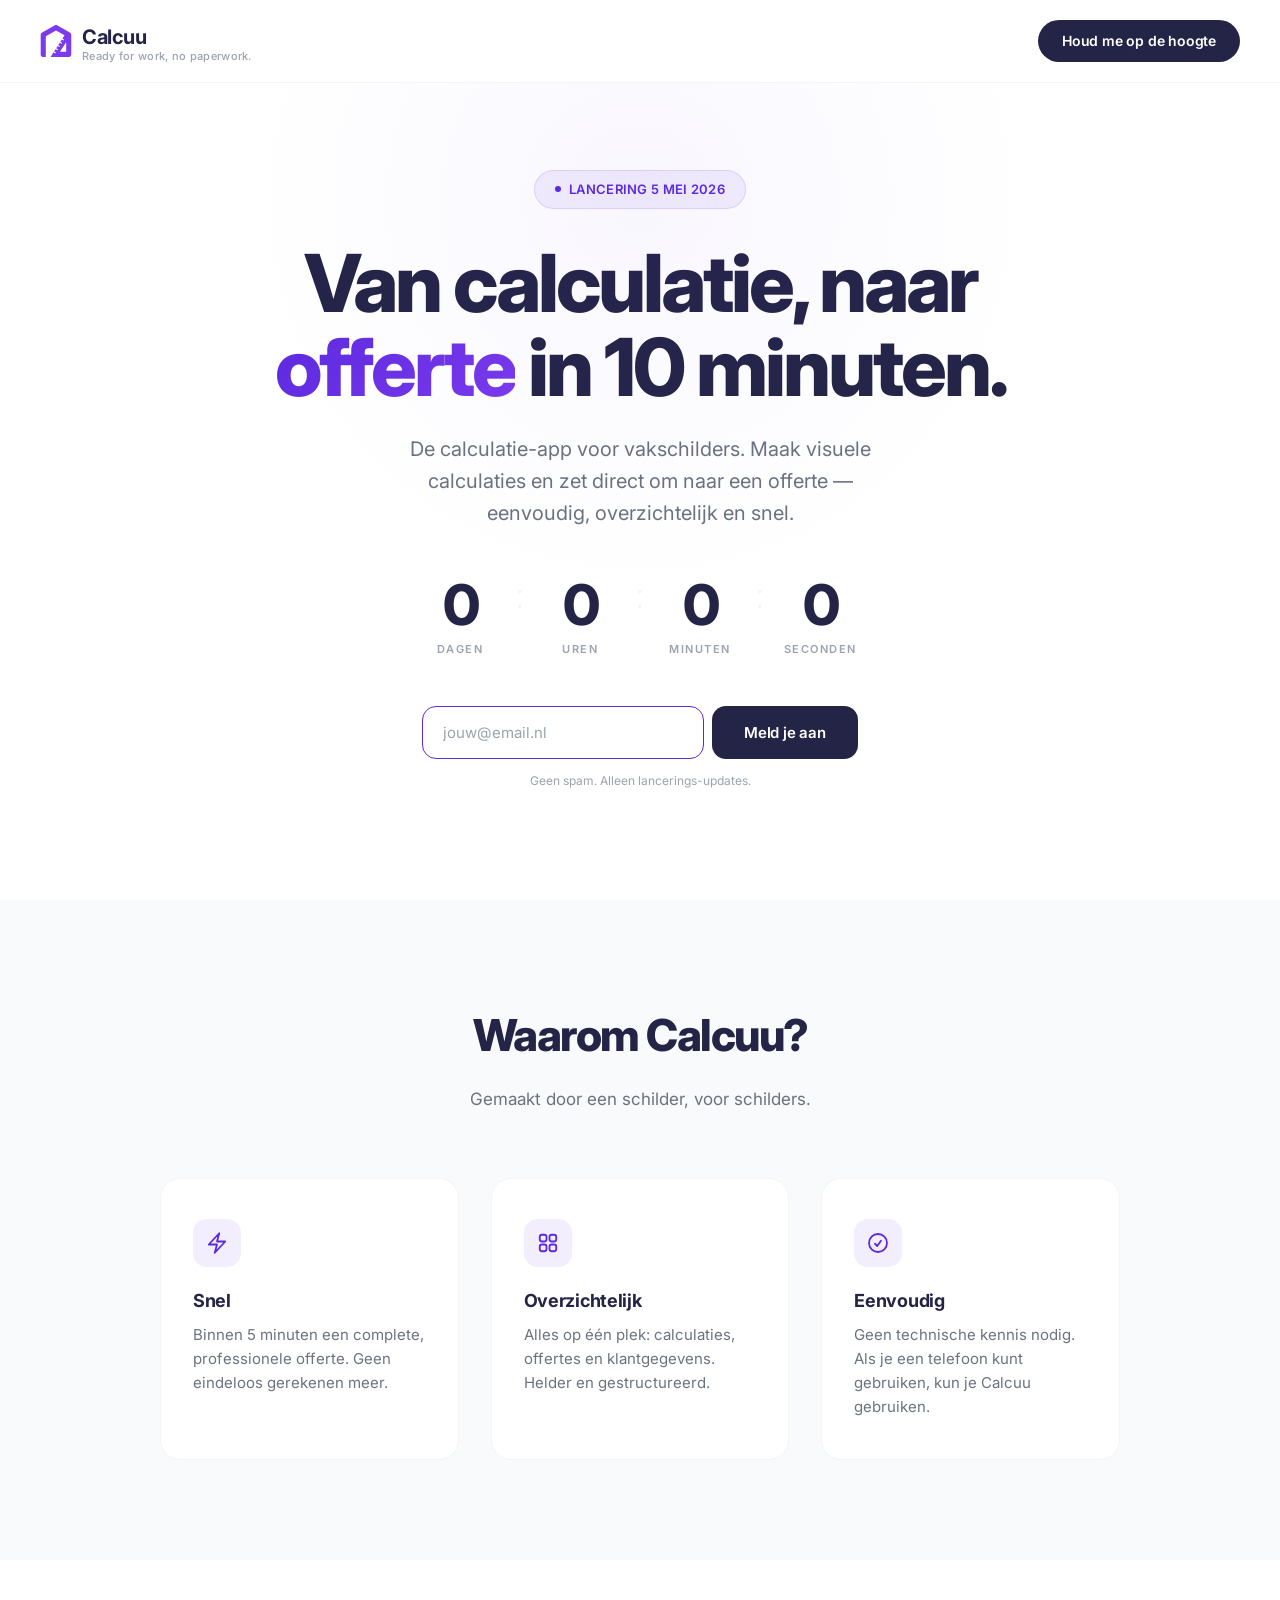
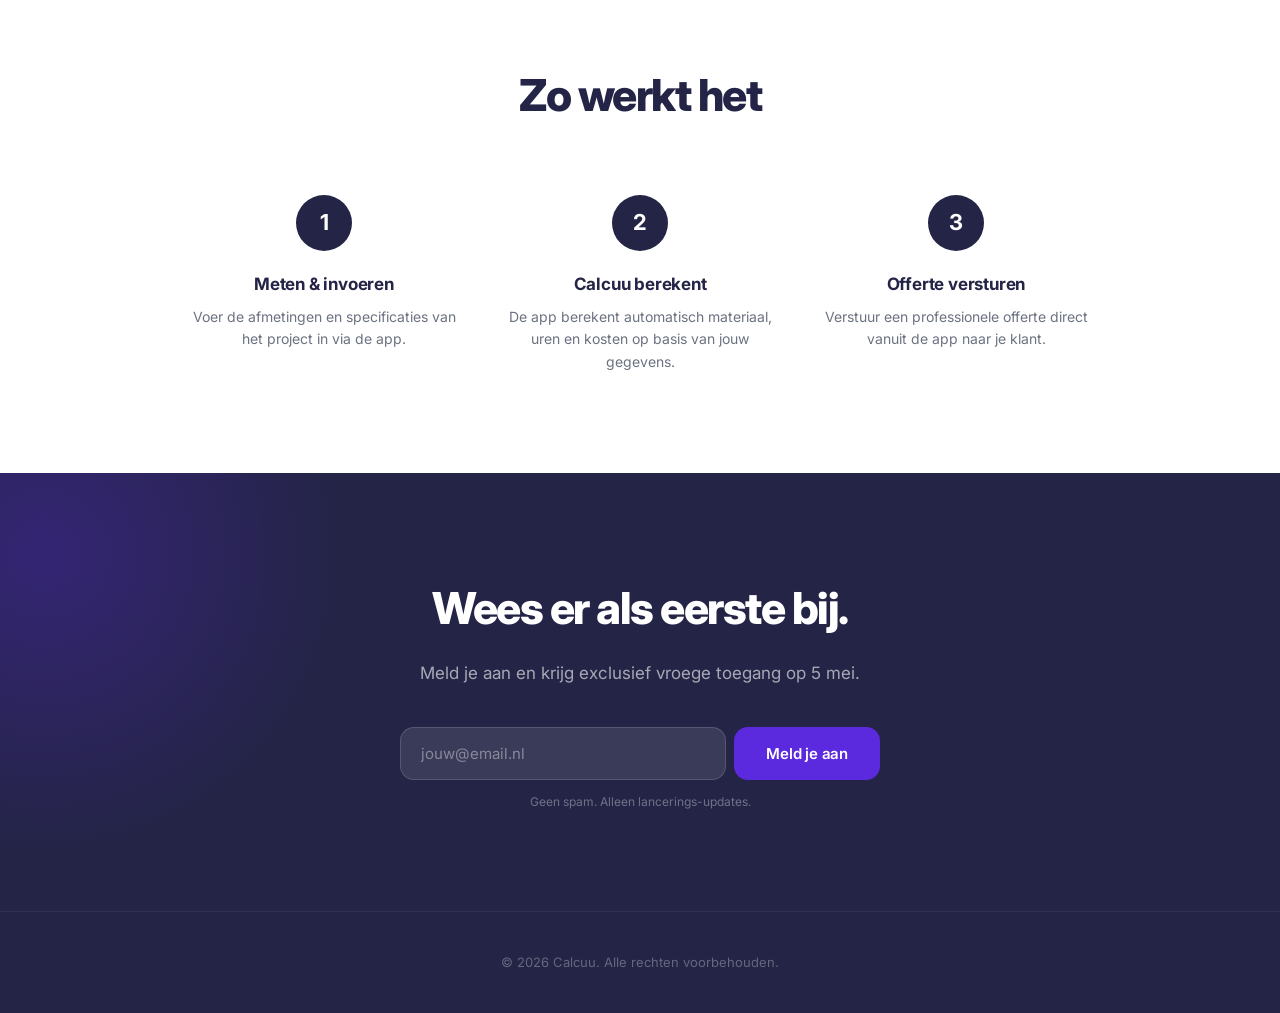
==== public/signup/index.html @ bc3f1551 "Add signup page for Calcuu application This HTML file contains the structure and styling for the sig" ====
<!DOCTYPE html>
<html lang="nl">
<head>
    <meta charset="UTF-8">
    <meta name="viewport" content="width=device-width, initial-scale=1.0">
    <title>Calcuu — Maak binnen 5 min een offerte</title>
    <meta name="description" content="Calcuu: de calculatie-app voor schilders. Binnen 5 minuten een professionele offerte. Lancering 5 mei 2026.">
    <link rel="preconnect" href="https://fonts.googleapis.com">
    <link rel="preconnect" href="https://fonts.gstatic.com" crossorigin>
    <link href="https://fonts.googleapis.com/css2?family=Inter:wght@400;500;600;700;800&display=swap" rel="stylesheet">
    <style>
        *, *::before, *::after {
            margin: 0;
            padding: 0;
            box-sizing: border-box;
        }

        :root {
            --deep: #242447;
            --purple: #5B29DE;
            --purple-light: #7C3AED;
            --purple-glow: rgba(91, 41, 222, 0.08);
            --white: #FFFFFF;
            --gray-50: #F9FAFB;
            --gray-100: #F3F4F6;
            --gray-400: #9CA3AF;
            --gray-500: #6B7280;
            --gray-600: #4B5563;
            --gray-900: #111827;
        }

        html {
            scroll-behavior: smooth;
            -webkit-font-smoothing: antialiased;
            -moz-osx-font-smoothing: grayscale;
        }

        body {
            font-family: 'Inter', -apple-system, BlinkMacSystemFont, 'Segoe UI', sans-serif;
            color: var(--gray-900);
            background: var(--white);
            line-height: 1.6;
            overflow-x: hidden;
        }

        /* ===== NAVIGATION ===== */
        nav {
            position: fixed;
            top: 0;
            left: 0;
            right: 0;
            z-index: 100;
            padding: 20px 40px;
            display: flex;
            align-items: center;
            justify-content: space-between;
            background: rgba(255, 255, 255, 0.92);
            backdrop-filter: blur(20px);
            -webkit-backdrop-filter: blur(20px);
            border-bottom: 1px solid rgba(0, 0, 0, 0.04);
            transition: all 0.3s ease;
        }

        .nav-logo {
            display: flex;
            align-items: center;
            gap: 10px;
            text-decoration: none;
        }

        .nav-logo svg {
            width: 32px;
            height: 32px;
        }

        .nav-logo span {
            font-size: 20px;
            font-weight: 700;
            color: var(--deep);
            letter-spacing: -0.5px;
        }

        .nav-logo .slogan {
            font-size: 11px;
            font-weight: 500;
            color: var(--gray-400);
            letter-spacing: 0.3px;
            display: block;
            line-height: 1;
            margin-top: -2px;
        }

        .nav-cta {
            display: inline-flex;
            align-items: center;
            padding: 10px 24px;
            background: var(--deep);
            color: var(--white);
            font-size: 14px;
            font-weight: 600;
            border-radius: 100px;
            text-decoration: none;
            transition: all 0.2s ease;
            letter-spacing: -0.2px;
        }

        .nav-cta:hover {
            background: var(--purple);
            transform: translateY(-1px);
        }

        /* ===== HERO ===== */
        .hero {
            min-height: 100vh;
            display: flex;
            flex-direction: column;
            align-items: center;
            justify-content: center;
            text-align: center;
            padding: 140px 24px 80px;
            position: relative;
        }

        .hero::before {
            content: '';
            position: absolute;
            top: -200px;
            left: 50%;
            transform: translateX(-50%);
            width: 800px;
            height: 800px;
            background: radial-gradient(circle, rgba(91, 41, 222, 0.04) 0%, transparent 70%);
            pointer-events: none;
        }

        .launch-badge {
            display: inline-flex;
            align-items: center;
            gap: 8px;
            padding: 8px 20px;
            background: var(--purple-glow);
            border: 1px solid rgba(91, 41, 222, 0.12);
            border-radius: 100px;
            font-size: 13px;
            font-weight: 600;
            color: var(--purple);
            margin-bottom: 32px;
            letter-spacing: 0.3px;
            text-transform: uppercase;
        }

        .launch-badge .dot {
            width: 6px;
            height: 6px;
            background: var(--purple);
            border-radius: 50%;
            animation: pulse 2s infinite;
        }

        @keyframes pulse {
            0%, 100% { opacity: 1; }
            50% { opacity: 0.4; }
        }

        .hero h1 {
            font-size: clamp(40px, 7vw, 80px);
            font-weight: 800;
            line-height: 1.05;
            letter-spacing: -3px;
            color: var(--deep);
            max-width: 800px;
            margin-bottom: 24px;
        }

        .hero h1 span {
            background: linear-gradient(135deg, var(--purple), var(--purple-light));
            -webkit-background-clip: text;
            -webkit-text-fill-color: transparent;
            background-clip: text;
        }

        .hero-sub {
            font-size: clamp(17px, 2.2vw, 20px);
            color: var(--gray-500);
            max-width: 480px;
            line-height: 1.6;
            margin-bottom: 48px;
            font-weight: 400;
        }

        /* ===== COUNTDOWN ===== */
        .countdown {
            display: flex;
            gap: 16px;
            margin-bottom: 48px;
        }

        .countdown-item {
            display: flex;
            flex-direction: column;
            align-items: center;
            min-width: 80px;
        }

        .countdown-number {
            font-size: clamp(36px, 5vw, 56px);
            font-weight: 800;
            color: var(--deep);
            letter-spacing: -2px;
            line-height: 1;
        }

        .countdown-label {
            font-size: 11px;
            font-weight: 600;
            color: var(--gray-400);
            text-transform: uppercase;
            letter-spacing: 1.5px;
            margin-top: 8px;
        }

        .countdown-separator {
            font-size: 36px;
            font-weight: 300;
            color: var(--gray-100);
            line-height: 1;
            align-self: flex-start;
        }

        /* ===== EMAIL FORM ===== */
        .signup-form {
            display: flex;
            gap: 8px;
            width: 100%;
            max-width: 480px;
        }

        .signup-form input {
            flex: 1;
            padding: 16px 20px;
            font-size: 15px;
            font-family: 'Inter', sans-serif;
            border: 1.5px solid var(--purple);
            border-radius: 14px;
            background: var(--white);
            color: var(--gray-900);
            outline: none;
            transition: all 0.2s ease;
        }

        .signup-form input::placeholder {
            color: var(--gray-400);
        }

        .signup-form input:focus {
            border-color: var(--purple);
            background: var(--white);
            box-shadow: 0 0 0 4px rgba(91, 41, 222, 0.08);
        }

        .signup-form button {
            padding: 16px 32px;
            font-size: 15px;
            font-weight: 600;
            font-family: 'Inter', sans-serif;
            background: var(--deep);
            color: var(--white);
            border: none;
            border-radius: 14px;
            cursor: pointer;
            white-space: nowrap;
            transition: all 0.2s ease;
            letter-spacing: -0.2px;
        }

        .signup-form button:hover {
            background: var(--purple);
            transform: translateY(-1px);
            box-shadow: 0 8px 24px rgba(91, 41, 222, 0.25);
        }

        .signup-note {
            font-size: 12px;
            color: var(--gray-400);
            margin-top: 12px;
        }

        /* ===== SUCCESS MESSAGE ===== */
        .signup-success {
            display: none;
            flex-direction: column;
            align-items: center;
            gap: 8px;
        }

        .signup-success .checkmark {
            width: 48px;
            height: 48px;
            background: rgba(34, 197, 94, 0.1);
            border-radius: 50%;
            display: flex;
            align-items: center;
            justify-content: center;
            margin-bottom: 4px;
        }

        .signup-success .checkmark svg {
            width: 24px;
            height: 24px;
            color: #22C55E;
        }

        .signup-success h3 {
            font-size: 18px;
            font-weight: 700;
            color: var(--deep);
        }

        .signup-success p {
            font-size: 14px;
            color: var(--gray-500);
        }

        /* ===== USP SECTION ===== */
        .usp-section {
            padding: 100px 24px;
            background: var(--gray-50);
        }

        .usp-section h2 {
            text-align: center;
            font-size: clamp(28px, 4vw, 44px);
            font-weight: 800;
            color: var(--deep);
            letter-spacing: -1.5px;
            margin-bottom: 16px;
        }

        .usp-subtitle {
            text-align: center;
            font-size: 17px;
            color: var(--gray-500);
            margin-bottom: 64px;
            max-width: 500px;
            margin-left: auto;
            margin-right: auto;
        }

        .usp-grid {
            display: grid;
            grid-template-columns: repeat(3, 1fr);
            gap: 32px;
            max-width: 960px;
            margin: 0 auto;
        }

        .usp-card {
            padding: 40px 32px;
            background: var(--white);
            border-radius: 20px;
            border: 1px solid rgba(0, 0, 0, 0.04);
            transition: all 0.3s ease;
        }

        .usp-card:hover {
            transform: translateY(-4px);
            box-shadow: 0 20px 40px rgba(0, 0, 0, 0.06);
        }

        .usp-icon {
            width: 48px;
            height: 48px;
            background: var(--purple-glow);
            border-radius: 14px;
            display: flex;
            align-items: center;
            justify-content: center;
            margin-bottom: 20px;
        }

        .usp-icon svg {
            width: 24px;
            height: 24px;
            color: var(--purple);
        }

        .usp-card h3 {
            font-size: 18px;
            font-weight: 700;
            color: var(--deep);
            margin-bottom: 8px;
            letter-spacing: -0.3px;
        }

        .usp-card p {
            font-size: 15px;
            color: var(--gray-500);
            line-height: 1.6;
        }

        /* ===== HOW IT WORKS ===== */
        .how-section {
            padding: 100px 24px;
        }

        .how-section h2 {
            text-align: center;
            font-size: clamp(28px, 4vw, 44px);
            font-weight: 800;
            color: var(--deep);
            letter-spacing: -1.5px;
            margin-bottom: 64px;
        }

        .steps {
            display: flex;
            gap: 48px;
            max-width: 900px;
            margin: 0 auto;
            align-items: flex-start;
        }

        .step {
            flex: 1;
            text-align: center;
        }

        .step-number {
            width: 56px;
            height: 56px;
            border-radius: 50%;
            background: var(--deep);
            color: var(--white);
            font-size: 22px;
            font-weight: 700;
            display: flex;
            align-items: center;
            justify-content: center;
            margin: 0 auto 20px;
        }

        .step h3 {
            font-size: 17px;
            font-weight: 700;
            color: var(--deep);
            margin-bottom: 8px;
            letter-spacing: -0.2px;
        }

        .step p {
            font-size: 14px;
            color: var(--gray-500);
            line-height: 1.6;
        }

        /* ===== FINAL CTA ===== */
        .cta-section {
            padding: 100px 24px;
            text-align: center;
            background: var(--deep);
            position: relative;
            overflow: hidden;
        }

        .cta-section::before {
            content: '';
            position: absolute;
            top: -50%;
            left: -20%;
            width: 600px;
            height: 600px;
            background: radial-gradient(circle, rgba(91, 41, 222, 0.3) 0%, transparent 70%);
            pointer-events: none;
        }

        .cta-section h2 {
            font-size: clamp(28px, 4vw, 44px);
            font-weight: 800;
            color: var(--white);
            letter-spacing: -1.5px;
            margin-bottom: 16px;
            position: relative;
        }

        .cta-section .cta-sub {
            font-size: 17px;
            color: rgba(255, 255, 255, 0.6);
            margin-bottom: 40px;
            position: relative;
        }

        .cta-section .signup-form {
            margin: 0 auto;
            position: relative;
        }

        .cta-section .signup-form input {
            background: rgba(255, 255, 255, 0.1);
            border-color: rgba(255, 255, 255, 0.15);
            color: var(--white);
        }

        .cta-section .signup-form input::placeholder {
            color: rgba(255, 255, 255, 0.4);
        }

        .cta-section .signup-form input:focus {
            border-color: var(--purple-light);
            background: rgba(255, 255, 255, 0.15);
            box-shadow: 0 0 0 4px rgba(124, 58, 237, 0.2);
        }

        .cta-section .signup-form button {
            background: var(--purple);
        }

        .cta-section .signup-form button:hover {
            background: var(--purple-light);
        }

        .cta-section .signup-note {
            color: rgba(255, 255, 255, 0.35);
            position: relative;
        }

        .cta-section .signup-success h3 {
            color: var(--white);
        }

        .cta-section .signup-success p {
            color: rgba(255, 255, 255, 0.6);
        }

        /* ===== FOOTER ===== */
        footer {
            padding: 40px 24px;
            background: var(--deep);
            border-top: 1px solid rgba(255, 255, 255, 0.06);
            text-align: center;
        }

        footer p {
            font-size: 13px;
            color: rgba(255, 255, 255, 0.3);
        }

        /* ===== RESPONSIVE ===== */
        @media (max-width: 768px) {
            nav {
                padding: 16px 20px;
            }

            .hero {
                padding: 120px 20px 60px;
            }

            .hero h1 {
                letter-spacing: -1.5px;
            }

            .countdown {
                gap: 8px;
            }

            .countdown-item {
                min-width: 60px;
            }

            .signup-form {
                flex-direction: column;
            }

            .signup-form button {
                width: 100%;
            }

            .usp-grid {
                grid-template-columns: 1fr;
                gap: 16px;
            }

            .usp-card {
                padding: 28px 24px;
            }

            .steps {
                flex-direction: column;
                gap: 32px;
            }

            .cta-section .signup-form {
                flex-direction: column;
            }
        }

        /* ===== ANIMATIONS ===== */
        .fade-in {
            opacity: 0;
            transform: translateY(20px);
            transition: all 0.6s cubic-bezier(0.16, 1, 0.3, 1);
        }

        .fade-in.visible {
            opacity: 1;
            transform: translateY(0);
        }
    </style>
</head>
<body>

    <!-- NAV -->
    <nav>
        <a href="#" class="nav-logo">
            <svg viewBox="0 0 263 275" fill="none" xmlns="http://www.w3.org/2000/svg">
                <path d="M218.879 230.392H165.468L218.879 147.789V230.392ZM250.233 64.808L143.747 3.32799C136.061 -1.10935 126.592 -1.10935 118.907 3.32799L12.42 64.8067C4.73467 69.244 0 77.4453 0 86.32V255.644C0 265.875 8.29334 274.169 18.524 274.169H43.776V97.252L131.327 46.704L204.829 89.1413L187.069 116.608L202.181 126.305L197.107 134.215L181.967 124.5L169.172 144.287L184.284 153.983L179.209 161.892L164.069 152.177L151.279 171.96L166.389 181.656L161.315 189.565L146.175 179.852L133.384 199.635L148.495 209.329L143.42 217.24L128.281 207.525L115.491 227.307L130.603 237.003L125.528 244.913L110.388 235.199L85.1893 274.169L244.065 274.167C254.332 274.167 262.653 265.844 262.653 255.579V86.3213C262.653 77.4467 257.919 69.2453 250.233 64.808Z" fill="#7C3AED"/>
            </svg>
            <div>
                <span>Calcuu</span>
                <span class="slogan">Ready for work, no paperwork.</span>
            </div>
        </a>
        <a href="#signup" class="nav-cta">Houd me op de hoogte</a>
    </nav>

    <!-- HERO -->
    <section class="hero">
        <div class="launch-badge">
            <span class="dot"></span>
            Lancering 5 mei 2026
        </div>

        <h1>Van calculatie, naar<br><span>offerte</span> in 10 minuten.</h1>

        <p class="hero-sub">De calculatie-app voor vakschilders. Maak visuele calculaties en zet direct om naar een offerte — eenvoudig, overzichtelijk en snel.</p>

        <!-- COUNTDOWN -->
        <div class="countdown" id="countdown">
            <div class="countdown-item">
                <span class="countdown-number" id="days">--</span>
                <span class="countdown-label">Dagen</span>
            </div>
            <span class="countdown-separator">:</span>
            <div class="countdown-item">
                <span class="countdown-number" id="hours">--</span>
                <span class="countdown-label">Uren</span>
            </div>
            <span class="countdown-separator">:</span>
            <div class="countdown-item">
                <span class="countdown-number" id="minutes">--</span>
                <span class="countdown-label">Minuten</span>
            </div>
            <span class="countdown-separator">:</span>
            <div class="countdown-item">
                <span class="countdown-number" id="seconds">--</span>
                <span class="countdown-label">Seconden</span>
            </div>
        </div>

        <!-- SIGNUP FORM -->
        <div id="signup">
            <form class="signup-form" id="hero-form" onsubmit="handleMailerLite(event, 'hero')">
                <input type="email" name="fields[email]" placeholder="jouw@email.nl" required autocomplete="email">
                <button type="submit">Meld je aan</button>
            </form>
            <div class="signup-success" id="hero-success">
                <div class="checkmark">
                    <svg xmlns="http://www.w3.org/2000/svg" fill="none" viewBox="0 0 24 24" stroke-width="2.5" stroke="currentColor"><path stroke-linecap="round" stroke-linejoin="round" d="M4.5 12.75l6 6 9-13.5" /></svg>
                </div>
                <h3>Je staat op de lijst!</h3>
                <p>We houden je op de hoogte van de lancering.</p>
            </div>
            <p class="signup-note">Geen spam. Alleen lancerings-updates.</p>
        </div>
    </section>

    <!-- USP -->
    <section class="usp-section">
        <h2 class="fade-in">Waarom Calcuu?</h2>
        <p class="usp-subtitle fade-in">Gemaakt door een schilder, voor schilders.</p>
        <div class="usp-grid">
            <div class="usp-card fade-in">
                <div class="usp-icon">
                    <svg xmlns="http://www.w3.org/2000/svg" fill="none" viewBox="0 0 24 24" stroke-width="1.8" stroke="currentColor"><path stroke-linecap="round" stroke-linejoin="round" d="M3.75 13.5l10.5-11.25L12 10.5h8.25L9.75 21.75 12 13.5H3.75z" /></svg>
                </div>
                <h3>Snel</h3>
                <p>Binnen 5 minuten een complete, professionele offerte. Geen eindeloos gerekenen meer.</p>
            </div>
            <div class="usp-card fade-in">
                <div class="usp-icon">
                    <svg xmlns="http://www.w3.org/2000/svg" fill="none" viewBox="0 0 24 24" stroke-width="1.8" stroke="currentColor"><path stroke-linecap="round" stroke-linejoin="round" d="M3.75 6A2.25 2.25 0 016 3.75h2.25A2.25 2.25 0 0110.5 6v2.25a2.25 2.25 0 01-2.25 2.25H6a2.25 2.25 0 01-2.25-2.25V6zM3.75 15.75A2.25 2.25 0 016 13.5h2.25a2.25 2.25 0 012.25 2.25V18a2.25 2.25 0 01-2.25 2.25H6A2.25 2.25 0 013.75 18v-2.25zM13.5 6a2.25 2.25 0 012.25-2.25H18A2.25 2.25 0 0120.25 6v2.25A2.25 2.25 0 0118 10.5h-2.25a2.25 2.25 0 01-2.25-2.25V6zM13.5 15.75a2.25 2.25 0 012.25-2.25H18a2.25 2.25 0 012.25 2.25V18A2.25 2.25 0 0118 20.25h-2.25A2.25 2.25 0 0113.5 18v-2.25z" /></svg>
                </div>
                <h3>Overzichtelijk</h3>
                <p>Alles op één plek: calculaties, offertes en klantgegevens. Helder en gestructureerd.</p>
            </div>
            <div class="usp-card fade-in">
                <div class="usp-icon">
                    <svg xmlns="http://www.w3.org/2000/svg" fill="none" viewBox="0 0 24 24" stroke-width="1.8" stroke="currentColor"><path stroke-linecap="round" stroke-linejoin="round" d="M9 12.75L11.25 15 15 9.75M21 12a9 9 0 11-18 0 9 9 0 0118 0z" /></svg>
                </div>
                <h3>Eenvoudig</h3>
                <p>Geen technische kennis nodig. Als je een telefoon kunt gebruiken, kun je Calcuu gebruiken.</p>
            </div>
        </div>
    </section>

    <!-- HOW IT WORKS -->
    <section class="how-section">
        <h2 class="fade-in">Zo werkt het</h2>
        <div class="steps">
            <div class="step fade-in">
                <div class="step-number">1</div>
                <h3>Meten & invoeren</h3>
                <p>Voer de afmetingen en specificaties van het project in via de app.</p>
            </div>
            <div class="step fade-in">
                <div class="step-number">2</div>
                <h3>Calcuu berekent</h3>
                <p>De app berekent automatisch materiaal, uren en kosten op basis van jouw gegevens.</p>
            </div>
            <div class="step fade-in">
                <div class="step-number">3</div>
                <h3>Offerte versturen</h3>
                <p>Verstuur een professionele offerte direct vanuit de app naar je klant.</p>
            </div>
        </div>
    </section>

    <!-- FINAL CTA -->
    <section class="cta-section">
        <h2 class="fade-in">Wees er als eerste bij.</h2>
        <p class="cta-sub fade-in">Meld je aan en krijg exclusief vroege toegang op 5 mei.</p>
        <form class="signup-form fade-in" id="cta-form" onsubmit="handleMailerLite(event, 'cta')">
            <input type="email" name="fields[email]" placeholder="jouw@email.nl" required autocomplete="email">
            <button type="submit">Meld je aan</button>
        </form>
        <div class="signup-success" id="cta-success">
            <div class="checkmark">
                <svg xmlns="http://www.w3.org/2000/svg" fill="none" viewBox="0 0 24 24" stroke-width="2.5" stroke="currentColor"><path stroke-linecap="round" stroke-linejoin="round" d="M4.5 12.75l6 6 9-13.5" /></svg>
            </div>
            <h3>Je staat op de lijst!</h3>
            <p>We houden je op de hoogte van de lancering.</p>
        </div>
        <p class="signup-note fade-in">Geen spam. Alleen lancerings-updates.</p>
    </section>

    <!-- FOOTER -->
    <footer>
        <p>&copy; 2026 Calcuu. Alle rechten voorbehouden.</p>
    </footer>

    <script>
        // ===== COUNTDOWN =====
        function updateCountdown() {
            const launch = new Date('2026-05-05T00:00:00').getTime();
            const now = new Date().getTime();
            const diff = launch - now;

            if (diff <= 0) {
                document.getElementById('days').textContent = '0';
                document.getElementById('hours').textContent = '0';
                document.getElementById('minutes').textContent = '0';
                document.getElementById('seconds').textContent = '0';
                return;
            }

            const days = Math.floor(diff / (1000 * 60 * 60 * 24));
            const hours = Math.floor((diff % (1000 * 60 * 60 * 24)) / (1000 * 60 * 60));
            const minutes = Math.floor((diff % (1000 * 60 * 60)) / (1000 * 60));
            const seconds = Math.floor((diff % (1000 * 60)) / 1000);

            document.getElementById('days').textContent = days;
            document.getElementById('hours').textContent = String(hours).padStart(2, '0');
            document.getElementById('minutes').textContent = String(minutes).padStart(2, '0');
            document.getElementById('seconds').textContent = String(seconds).padStart(2, '0');
        }

        updateCountdown();
        setInterval(updateCountdown, 1000);

        // ===== SCROLL ANIMATIONS =====
        const observer = new IntersectionObserver((entries) => {
            entries.forEach(entry => {
                if (entry.isIntersecting) {
                    entry.target.classList.add('visible');
                }
            });
        }, { threshold: 0.1 });

        document.querySelectorAll('.fade-in').forEach(el => observer.observe(el));

        // ===== MAILERLITE FORM HANDLING =====
        function handleMailerLite(event, formId) {
            event.preventDefault();
            var form = document.getElementById(formId + '-form');
            var success = document.getElementById(formId + '-success');
            var email = form.querySelector('input[type="email"]').value;

            // Toon succesmelding direct
            form.style.display = 'none';
            success.style.display = 'flex';

            // Verberg "geen spam" tekst
            var notes = form.parentElement.querySelectorAll('.signup-note');
            for (var i = 0; i < notes.length; i++) {
                notes[i].style.display = 'none';
            }

            // Verstuur naar MailerLite op de achtergrond
            try {
                var formData = new FormData();
                formData.append('fields[email]', email);
                formData.append('ml-submit', '1');
                formData.append('anticsrf', 'true');
                fetch('https://assets.mailerlite.com/jsonp/1131892/forms/184207250507695174/subscribe', {
                    method: 'POST',
                    body: formData,
                    mode: 'no-cors'
                });
            } catch(e) {}
        }
    </script>
    <script src="https://groot.mailerlite.com/js/w/webforms.min.js?v95037e5bac78f29ed026832ca21a7c7b" type="text/javascript"></script>

</body>
</html>
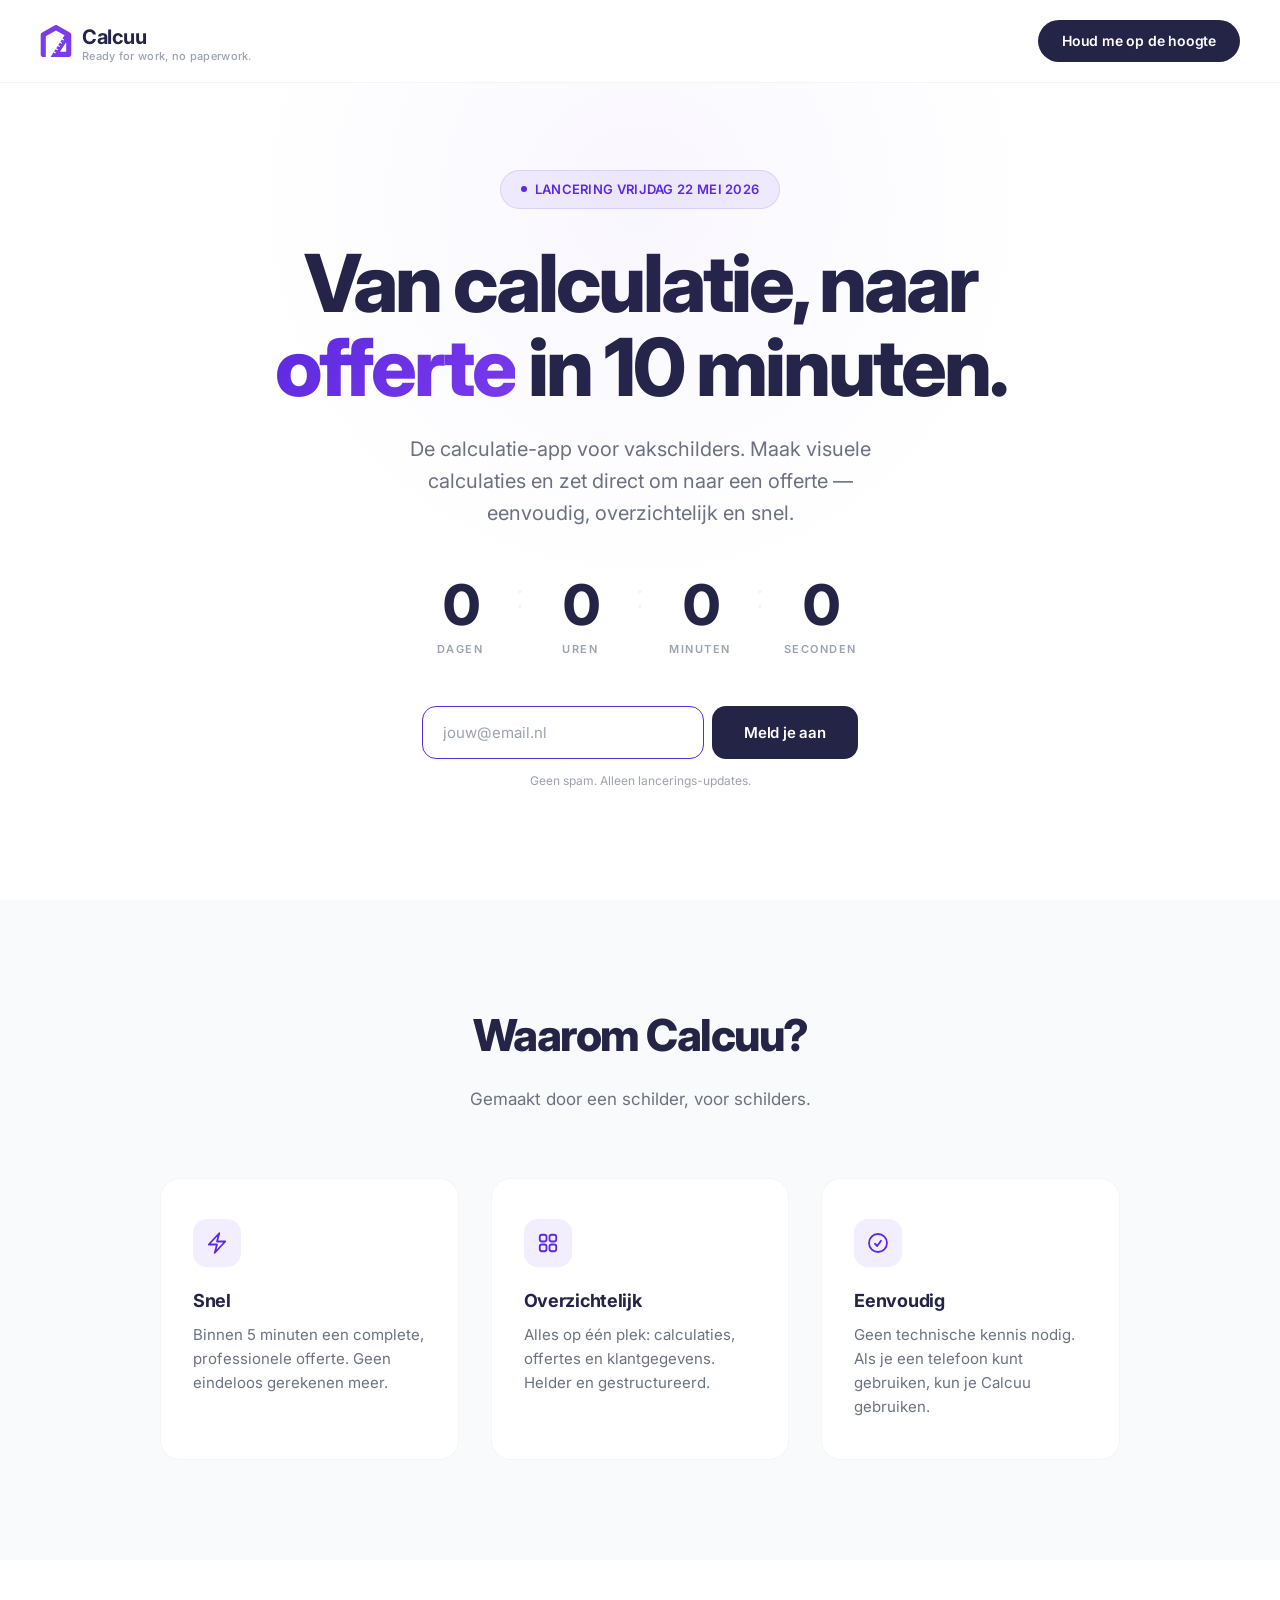
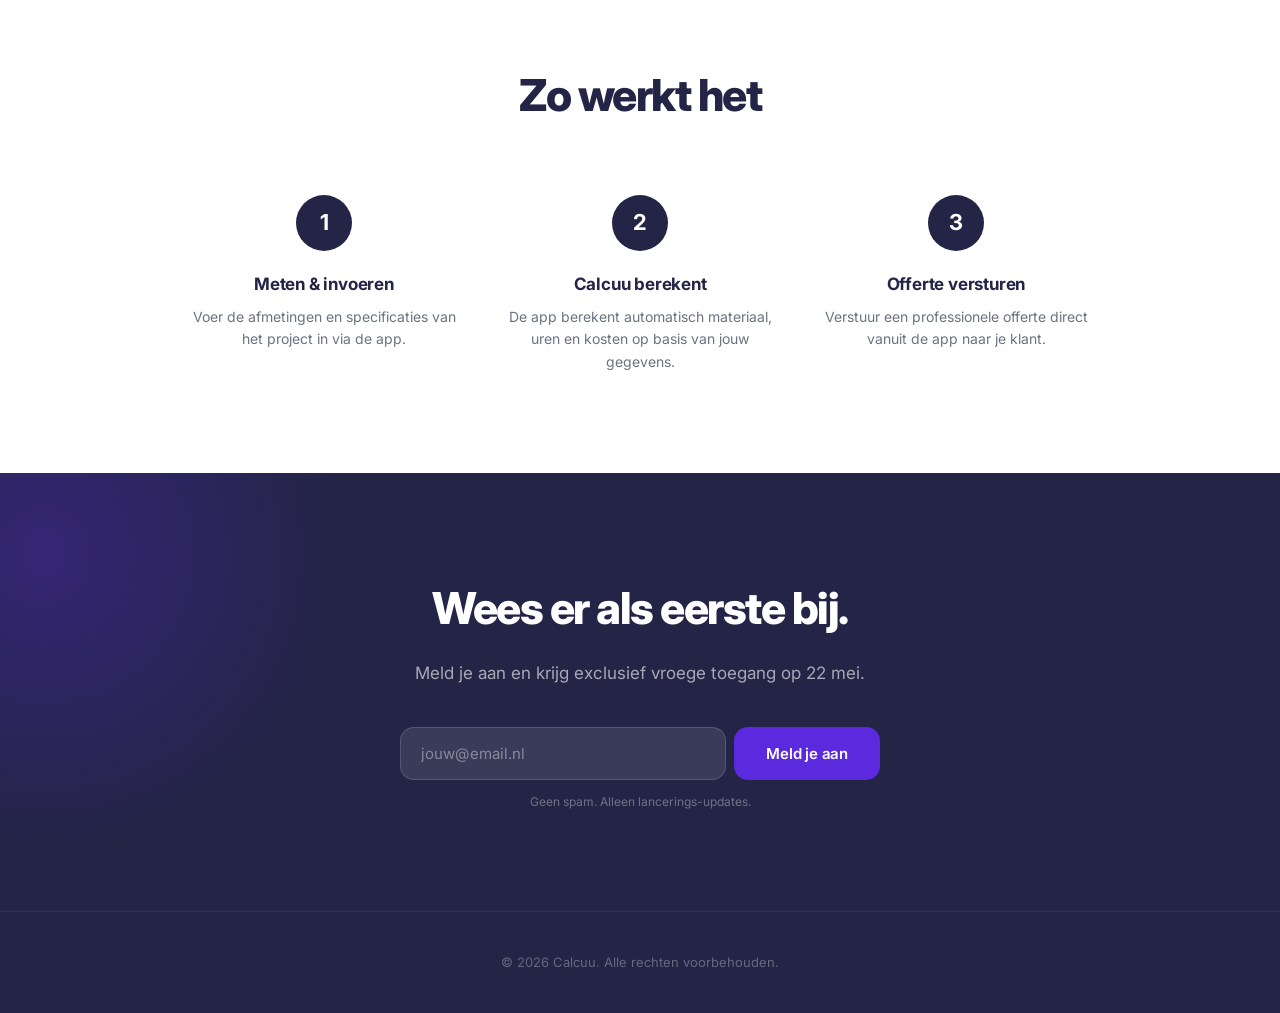
==== commit f1b67f82: "Update launch date to Friday 22 May 2026 Three files referenced two different (and now both stale) l" ====
--- a/public/signup/index.html
+++ b/public/signup/index.html
@@ -4,7 +4,7 @@
     <meta charset="UTF-8">
     <meta name="viewport" content="width=device-width, initial-scale=1.0">
     <title>Calcuu — Maak binnen 5 min een offerte</title>
-    <meta name="description" content="Calcuu: de calculatie-app voor schilders. Binnen 5 minuten een professionele offerte. Lancering 5 mei 2026.">
+    <meta name="description" content="Calcuu: de calculatie-app voor schilders. Binnen 5 minuten een professionele offerte. Lancering vrijdag 22 mei 2026.">
     <link rel="preconnect" href="https://fonts.googleapis.com">
     <link rel="preconnect" href="https://fonts.gstatic.com" crossorigin>
     <link href="https://fonts.googleapis.com/css2?family=Inter:wght@400;500;600;700;800&display=swap" rel="stylesheet">
@@ -626,7 +626,7 @@
     <section class="hero">
         <div class="launch-badge">
             <span class="dot"></span>
-            Lancering 5 mei 2026
+            Lancering vrijdag 22 mei 2026
         </div>
 
         <h1>Van calculatie, naar<br><span>offerte</span> in 10 minuten.</h1>
@@ -727,7 +727,7 @@
     <!-- FINAL CTA -->
     <section class="cta-section">
         <h2 class="fade-in">Wees er als eerste bij.</h2>
-        <p class="cta-sub fade-in">Meld je aan en krijg exclusief vroege toegang op 5 mei.</p>
+        <p class="cta-sub fade-in">Meld je aan en krijg exclusief vroege toegang op 22 mei.</p>
         <form class="signup-form fade-in" id="cta-form" onsubmit="handleMailerLite(event, 'cta')">
             <input type="email" name="fields[email]" placeholder="jouw@email.nl" required autocomplete="email">
             <button type="submit">Meld je aan</button>
@@ -750,7 +750,7 @@
     <script>
         // ===== COUNTDOWN =====
         function updateCountdown() {
-            const launch = new Date('2026-05-05T00:00:00').getTime();
+            const launch = new Date('2026-05-22T00:00:00').getTime();
             const now = new Date().getTime();
             const diff = launch - now;
 
